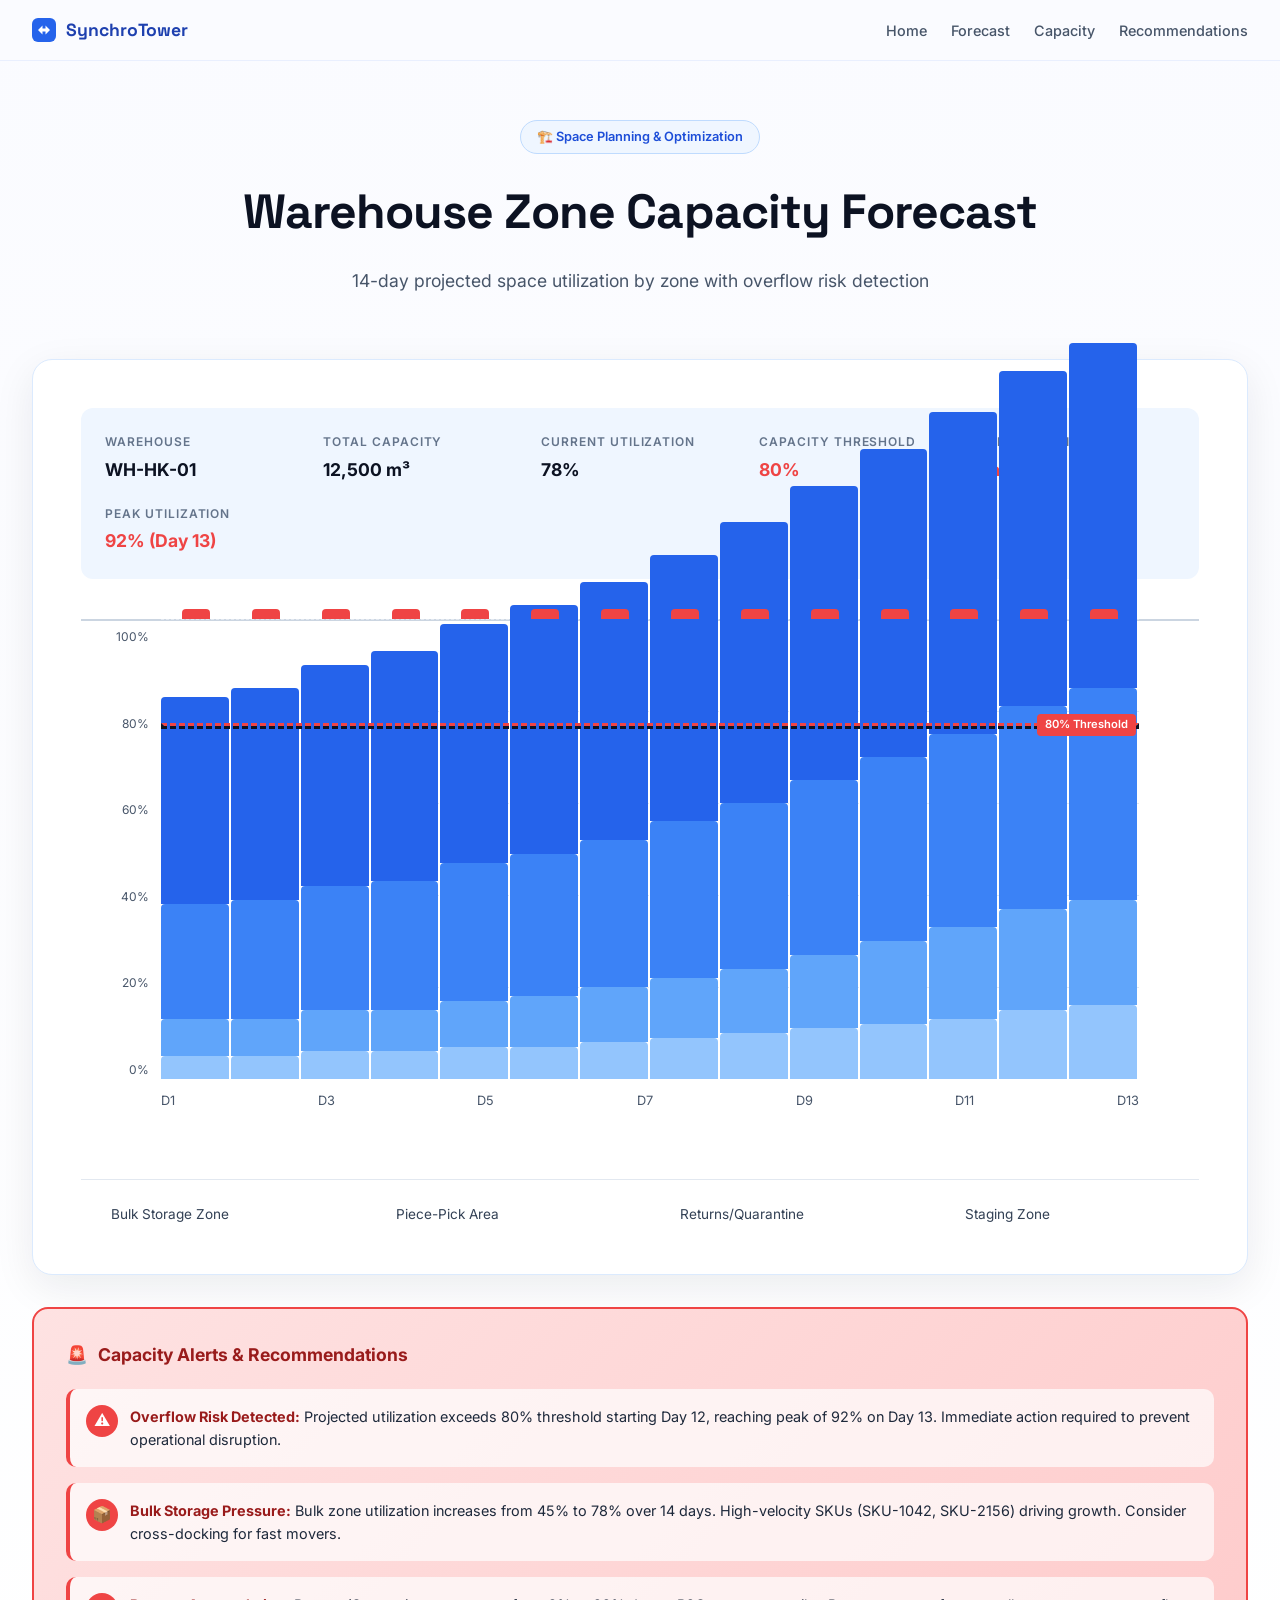
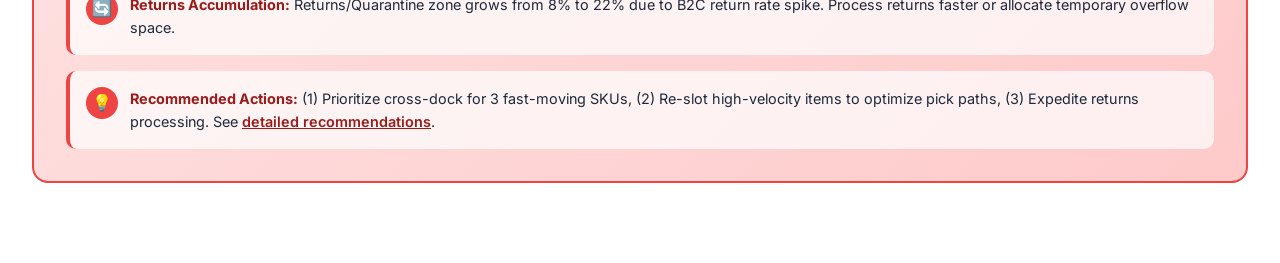
==== capacity.html @ e311d4c9 "update: add additional feature pages" ====
<!DOCTYPE html>
<html lang="en">
<head>
  <meta charset="UTF-8">
  <meta name="viewport" content="width=device-width, initial-scale=1.0">
  <title>Warehouse Capacity Forecast — SynchroTower</title>
  <link rel="preconnect" href="https://fonts.googleapis.com">
  <link rel="preconnect" href="https://fonts.gstatic.com" crossorigin>
  <link href="https://fonts.googleapis.com/css2?family=Inter:wght@300;400;500;600;700;800&family=Space+Grotesk:wght@400;500;600;700&display=swap" rel="stylesheet">
  <style>
    * { margin: 0; padding: 0; box-sizing: border-box; }
    
    :root {
      --blue-50: #eff6ff;
      --blue-100: #dbeafe;
      --blue-200: #bfdbfe;
      --blue-300: #93c5fd;
      --blue-400: #60a5fa;
      --blue-500: #3b82f6;
      --blue-600: #2563eb;
      --blue-700: #1d4ed8;
      --blue-800: #1e40af;
      --slate-50: #f8fafc;
      --slate-100: #f1f5f9;
      --slate-200: #e2e8f0;
      --slate-300: #cbd5e1;
      --slate-500: #64748b;
      --slate-600: #475569;
      --slate-700: #334155;
      --slate-800: #1e293b;
      --white: #ffffff;
      --text-primary: #0c1222;
      --text-secondary: #475569;
    }

    body {
      font-family: 'Inter', -apple-system, BlinkMacSystemFont, sans-serif;
      background: linear-gradient(180deg, #fafbff 0%, #ffffff 100%);
      color: var(--text-primary);
      line-height: 1.6;
      min-height: 100vh;
    }

    .navbar {
      position: fixed; top: 0; left: 0; right: 0; z-index: 1000;
      background: rgba(250, 251, 255, 0.95);
      backdrop-filter: blur(20px);
      border-bottom: 1px solid rgba(37, 99, 235, 0.08);
      padding: 16px 0;
    }
    .navbar-inner {
      max-width: 1400px; margin: 0 auto; padding: 0 32px;
      display: flex; align-items: center; justify-content: space-between;
    }
    .nav-logo {
      display: flex; align-items: center; gap: 10px;
      font-family: 'Space Grotesk', sans-serif; font-weight: 700; font-size: 1.1rem;
      color: var(--blue-800); text-decoration: none;
    }
    .nav-links { display: flex; gap: 24px; align-items: center; }
    .nav-links a {
      color: var(--slate-600); text-decoration: none; font-size: 0.9rem; font-weight: 500;
      transition: color 0.2s;
    }
    .nav-links a:hover { color: var(--blue-700); }

    .container {
      max-width: 1400px; margin: 0 auto; padding: 120px 32px 80px;
    }

    .page-header {
      text-align: center; margin-bottom: 64px;
    }
    .page-badge {
      display: inline-flex; align-items: center; gap: 8px;
      background: var(--blue-50); border: 1px solid var(--blue-200);
      padding: 6px 16px; border-radius: 100px;
      font-size: 0.8rem; font-weight: 600; color: var(--blue-700);
      margin-bottom: 20px;
    }
    .page-title {
      font-family: 'Space Grotesk', sans-serif;
      font-size: clamp(2rem, 4vw, 3rem);
      font-weight: 800; letter-spacing: -0.02em;
      margin-bottom: 16px;
    }
    .page-subtitle {
      font-size: 1.1rem; color: var(--text-secondary);
      max-width: 680px; margin: 0 auto;
    }

    .chart-card {
      background: var(--white);
      border: 1px solid var(--blue-100);
      border-radius: 20px;
      padding: 48px;
      box-shadow: 0 12px 40px rgba(15, 23, 42, 0.08);
      margin-bottom: 32px;
    }

    .warehouse-info {
      display: grid; grid-template-columns: repeat(auto-fit, minmax(180px, 1fr));
      gap: 20px; margin-bottom: 40px;
      padding: 24px; background: var(--blue-50);
      border-radius: 12px;
    }
    .warehouse-info-item {
      display: flex; flex-direction: column; gap: 4px;
    }
    .warehouse-info-label {
      font-size: 0.75rem; text-transform: uppercase;
      letter-spacing: 0.08em; color: var(--slate-500); font-weight: 600;
    }
    .warehouse-info-value {
      font-size: 1.1rem; font-weight: 700; color: var(--text-primary);
    }

    .chart-container {
      position: relative;
      height: 520px;
      margin: 40px 0;
    }
    .chart-grid {
      position: absolute;
      left: 80px; right: 60px;
      top: 0; bottom: 60px;
    }
    .grid-line {
      position: absolute;
      left: 0; right: 0;
      border-top: 1px dashed var(--slate-200);
    }
    .chart-axis {
      position: absolute;
      border-color: var(--slate-300);
    }
    .axis-x {
      bottom: 60px; left: 80px; right: 60px;
      height: 1px; border-top: 2px solid var(--slate-300);
    }
    .axis-y {
      left: 80px; top: 0; bottom: 60px;
      width: 1px; border-left: 2px solid var(--slate-300);
    }
    .axis-labels-x {
      position: absolute;
      bottom: 0; left: 80px; right: 60px;
      height: 60px;
      display: flex; justify-content: space-between;
      font-size: 0.8rem; color: var(--slate-600);
      padding-top: 12px;
    }
    .axis-labels-y {
      position: absolute;
      left: 0; top: 0; bottom: 60px;
      width: 80px;
      display: flex; flex-direction: column;
      justify-content: space-between;
      font-size: 0.75rem; color: var(--slate-600);
      padding: 8px 12px 0 0;
      text-align: right;
    }

    .capacity-threshold {
      position: absolute;
      left: 80px; right: 60px;
      border-top: 3px solid #ef4444;
      border-style: dashed;
      z-index: 10;
    }
    .capacity-threshold-label {
      position: absolute;
      right: 0;
      top: -12px;
      background: #ef4444;
      color: white;
      padding: 2px 8px;
      border-radius: 4px;
      font-size: 0.7rem;
      font-weight: 600;
    }

    .capacity-stack {
      position: absolute;
      left: 80px; right: 60px;
      bottom: 60px;
      height: 460px;
    }
    .stack-segment {
      position: absolute;
      left: 0;
      border-radius: 4px 4px 0 0;
      transition: opacity 0.3s, transform 0.2s;
      cursor: pointer;
    }
    .stack-segment:hover {
      opacity: 0.85;
      transform: translateY(-2px);
    }
    .stack-segment.bulk { background: var(--blue-600); }
    .stack-segment.pick { background: var(--blue-500); }
    .stack-segment.returns { background: var(--blue-400); }
    .stack-segment.staging { background: var(--blue-300); }

    .overflow-day {
      position: absolute;
      top: -10px;
      width: 28px;
      height: 10px;
      background: #ef4444;
      border-radius: 4px 4px 0 0;
      animation: pulse-warning 2s ease-in-out infinite;
      z-index: 20;
    }
    @keyframes pulse-warning {
      0%, 100% { opacity: 1; transform: scale(1); }
      50% { opacity: 0.6; transform: scale(1.1); }
    }

    .chart-legend {
      display: grid;
      grid-template-columns: repeat(4, 1fr);
      gap: 20px;
      margin-top: 32px;
      padding-top: 24px;
      border-top: 1px solid var(--slate-200);
    }
    .legend-item {
      display: flex; align-items: center; gap: 10px;
      font-size: 0.85rem; color: var(--slate-700);
    }
    .legend-box {
      width: 20px; height: 20px;
      border-radius: 4px;
      flex-shrink: 0;
    }

    .alerts-panel {
      background: linear-gradient(135deg, #fee2e2 0%, #fecaca 100%);
      border: 2px solid #ef4444;
      border-radius: 16px;
      padding: 32px;
      margin-top: 32px;
    }
    .alerts-title {
      font-size: 1.1rem; font-weight: 700;
      color: #991b1b; margin-bottom: 20px;
      display: flex; align-items: center; gap: 10px;
    }
    .alert-item {
      display: flex; align-items: flex-start; gap: 12px;
      margin-bottom: 16px;
      padding: 16px; background: rgba(255, 255, 255, 0.7);
      border-radius: 10px;
      border-left: 4px solid #ef4444;
    }
    .alert-item:last-child { margin-bottom: 0; }
    .alert-icon {
      width: 32px; height: 32px; border-radius: 50%;
      background: #ef4444; color: white;
      display: flex; align-items: center; justify-content: center;
      font-size: 1rem; flex-shrink: 0;
    }
    .alert-text {
      flex: 1; font-size: 0.9rem; color: var(--slate-800);
      line-height: 1.6;
    }
    .alert-text strong { color: #991b1b; font-weight: 700; }

    .tooltip {
      position: absolute;
      background: var(--slate-800);
      color: white;
      padding: 10px 14px;
      border-radius: 6px;
      font-size: 0.8rem;
      pointer-events: none;
      opacity: 0;
      transition: opacity 0.2s;
      z-index: 100;
      box-shadow: 0 4px 12px rgba(0,0,0,0.15);
      white-space: nowrap;
    }
    .tooltip.visible { opacity: 1; }

    @media (max-width: 768px) {
      .container { padding: 100px 20px 60px; }
      .chart-container { height: 400px; }
      .chart-card { padding: 24px; }
      .warehouse-info { grid-template-columns: 1fr; }
      .chart-legend { grid-template-columns: repeat(2, 1fr); }
    }
  </style>
</head>
<body>
  <nav class="navbar">
    <div class="navbar-inner">
      <a href="index.html" class="nav-logo">
        <svg width="24" height="24" viewBox="0 0 32 32" fill="none"><rect width="32" height="32" rx="8" fill="#2563eb"/><path d="M8 16L14 10V14H18V10L24 16L18 22V18H14V22L8 16Z" fill="white"/></svg>
        SynchroTower
      </a>
      <div class="nav-links">
        <a href="index.html">Home</a>
        <a href="forecast.html">Forecast</a>
        <a href="capacity.html">Capacity</a>
        <a href="recommendation.html">Recommendations</a>
      </div>
    </div>
  </nav>

  <div class="container">
    <div class="page-header">
      <div class="page-badge">🏗️ Space Planning & Optimization</div>
      <h1 class="page-title">Warehouse Zone Capacity Forecast</h1>
      <p class="page-subtitle">14-day projected space utilization by zone with overflow risk detection</p>
    </div>

    <div class="chart-card">
      <div class="warehouse-info">
        <div class="warehouse-info-item">
          <div class="warehouse-info-label">Warehouse</div>
          <div class="warehouse-info-value">WH-HK-01</div>
        </div>
        <div class="warehouse-info-item">
          <div class="warehouse-info-label">Total Capacity</div>
          <div class="warehouse-info-value">12,500 m³</div>
        </div>
        <div class="warehouse-info-item">
          <div class="warehouse-info-label">Current Utilization</div>
          <div class="warehouse-info-value">78%</div>
        </div>
        <div class="warehouse-info-item">
          <div class="warehouse-info-label">Capacity Threshold</div>
          <div class="warehouse-info-value" style="color: #ef4444;">80%</div>
        </div>
        <div class="warehouse-info-item">
          <div class="warehouse-info-label">Overflow Risk Days</div>
          <div class="warehouse-info-value" style="color: #ef4444;">Day 12-14</div>
        </div>
        <div class="warehouse-info-item">
          <div class="warehouse-info-label">Peak Utilization</div>
          <div class="warehouse-info-value" style="color: #ef4444;">92% (Day 13)</div>
        </div>
      </div>

      <div class="chart-container" id="chartContainer">
        <div class="chart-grid">
          <div class="grid-line" style="top: 0%;"></div>
          <div class="grid-line" style="top: 20%;"></div>
          <div class="grid-line" style="top: 40%;"></div>
          <div class="grid-line" style="top: 60%;"></div>
          <div class="grid-line" style="top: 80%;"></div>
        </div>
        <div class="axis-y"></div>
        <div class="axis-x"></div>
        <div class="axis-labels-y">
          <span>100%</span>
          <span>80%</span>
          <span>60%</span>
          <span>40%</span>
          <span>20%</span>
          <span>0%</span>
        </div>
        <div class="axis-labels-x">
          <span>D1</span>
          <span>D3</span>
          <span>D5</span>
          <span>D7</span>
          <span>D9</span>
          <span>D11</span>
          <span>D13</span>
        </div>
        <div class="capacity-threshold" style="top: 20%;">
          <div class="capacity-threshold-label">80% Threshold</div>
        </div>
        <div class="capacity-stack" id="capacityStack"></div>
        <div class="tooltip" id="tooltip"></div>
      </div>

      <div class="chart-legend">
        <div class="legend-item">
          <div class="legend-box bulk"></div>
          <span>Bulk Storage Zone</span>
        </div>
        <div class="legend-item">
          <div class="legend-box pick"></div>
          <span>Piece-Pick Area</span>
        </div>
        <div class="legend-item">
          <div class="legend-box returns"></div>
          <span>Returns/Quarantine</span>
        </div>
        <div class="legend-item">
          <div class="legend-box staging"></div>
          <span>Staging Zone</span>
        </div>
      </div>
    </div>

    <div class="alerts-panel">
      <div class="alerts-title">
        <span>🚨</span> Capacity Alerts & Recommendations
      </div>
      <div class="alert-item">
        <div class="alert-icon">⚠️</div>
        <div class="alert-text">
          <strong>Overflow Risk Detected:</strong> Projected utilization exceeds 80% threshold starting Day 12, reaching peak of 92% on Day 13. Immediate action required to prevent operational disruption.
        </div>
      </div>
      <div class="alert-item">
        <div class="alert-icon">📦</div>
        <div class="alert-text">
          <strong>Bulk Storage Pressure:</strong> Bulk zone utilization increases from 45% to 78% over 14 days. High-velocity SKUs (SKU-1042, SKU-2156) driving growth. Consider cross-docking for fast movers.
        </div>
      </div>
      <div class="alert-item">
        <div class="alert-icon">🔄</div>
        <div class="alert-text">
          <strong>Returns Accumulation:</strong> Returns/Quarantine zone grows from 8% to 22% due to B2C return rate spike. Process returns faster or allocate temporary overflow space.
        </div>
      </div>
      <div class="alert-item">
        <div class="alert-icon">💡</div>
        <div class="alert-text">
          <strong>Recommended Actions:</strong> (1) Prioritize cross-dock for 3 fast-moving SKUs, (2) Re-slot high-velocity items to optimize pick paths, (3) Expedite returns processing. See <a href="recommendation.html" style="color: #991b1b; font-weight: 600;">detailed recommendations</a>.
        </div>
      </div>
    </div>
  </div>

  <script>
    // Realistic capacity data for 14 days
    const capacityData = [
      { day: 1, bulk: 45, pick: 25, returns: 8, staging: 5 },
      { day: 2, bulk: 46, pick: 26, returns: 8, staging: 5 },
      { day: 3, bulk: 48, pick: 27, returns: 9, staging: 6 },
      { day: 4, bulk: 50, pick: 28, returns: 9, staging: 6 },
      { day: 5, bulk: 52, pick: 30, returns: 10, staging: 7 },
      { day: 6, bulk: 54, pick: 31, returns: 11, staging: 7 },
      { day: 7, bulk: 56, pick: 32, returns: 12, staging: 8 },
      { day: 8, bulk: 58, pick: 34, returns: 13, staging: 9 },
      { day: 9, bulk: 61, pick: 36, returns: 14, staging: 10 },
      { day: 10, bulk: 64, pick: 38, returns: 16, staging: 11 },
      { day: 11, bulk: 67, pick: 40, returns: 18, staging: 12 },
      { day: 12, bulk: 70, pick: 42, returns: 20, staging: 13 },
      { day: 13, bulk: 73, pick: 44, returns: 22, staging: 15 },
      { day: 14, bulk: 75, pick: 46, returns: 23, staging: 16 }
    ];

    const threshold = 80;
    const maxPercent = 100;

    function drawCapacityChart() {
      const stack = document.getElementById('capacityStack');
      if (!stack) return;

      const container = stack.parentElement;
      const containerWidth = container.offsetWidth - 140; // minus padding
      const containerHeight = 460;
      const dayWidth = containerWidth / 14;

      stack.innerHTML = '';

      capacityData.forEach((day, index) => {
        const x = (index * dayWidth);
        let yAccum = 0;
        const total = day.bulk + day.pick + day.returns + day.staging;

        // Staging (bottom)
        const stagingHeight = (day.staging / maxPercent) * containerHeight;
        const stagingEl = document.createElement('div');
        stagingEl.className = 'stack-segment staging';
        stagingEl.style.left = x + 'px';
        stagingEl.style.width = (dayWidth - 2) + 'px';
        stagingEl.style.bottom = yAccum + 'px';
        stagingEl.style.height = stagingHeight + 'px';
        stagingEl.setAttribute('data-day', day.day);
        stagingEl.setAttribute('data-zone', 'staging');
        stagingEl.setAttribute('data-value', day.staging);
        addTooltip(stagingEl, day.day, 'Staging', day.staging);
        stack.appendChild(stagingEl);
        yAccum += stagingHeight;

        // Returns
        const returnsHeight = (day.returns / maxPercent) * containerHeight;
        const returnsEl = document.createElement('div');
        returnsEl.className = 'stack-segment returns';
        returnsEl.style.left = x + 'px';
        returnsEl.style.width = (dayWidth - 2) + 'px';
        returnsEl.style.bottom = yAccum + 'px';
        returnsEl.style.height = returnsHeight + 'px';
        returnsEl.setAttribute('data-day', day.day);
        returnsEl.setAttribute('data-zone', 'returns');
        returnsEl.setAttribute('data-value', day.returns);
        addTooltip(returnsEl, day.day, 'Returns', day.returns);
        stack.appendChild(returnsEl);
        yAccum += returnsHeight;

        // Pick
        const pickHeight = (day.pick / maxPercent) * containerHeight;
        const pickEl = document.createElement('div');
        pickEl.className = 'stack-segment pick';
        pickEl.style.left = x + 'px';
        pickEl.style.width = (dayWidth - 2) + 'px';
        pickEl.style.bottom = yAccum + 'px';
        pickEl.style.height = pickHeight + 'px';
        pickEl.setAttribute('data-day', day.day);
        pickEl.setAttribute('data-zone', 'pick');
        pickEl.setAttribute('data-value', day.pick);
        addTooltip(pickEl, day.day, 'Piece-Pick', day.pick);
        stack.appendChild(pickEl);
        yAccum += pickHeight;

        // Bulk (top)
        const bulkHeight = (day.bulk / maxPercent) * containerHeight;
        const bulkEl = document.createElement('div');
        bulkEl.className = 'stack-segment bulk';
        bulkEl.style.left = x + 'px';
        bulkEl.style.width = (dayWidth - 2) + 'px';
        bulkEl.style.bottom = yAccum + 'px';
        bulkEl.style.height = bulkHeight + 'px';
        bulkEl.setAttribute('data-day', day.day);
        bulkEl.setAttribute('data-zone', 'bulk');
        bulkEl.setAttribute('data-value', day.bulk);
        addTooltip(bulkEl, day.day, 'Bulk Storage', day.bulk);
        stack.appendChild(bulkEl);

        // Add overflow indicator for days over threshold
        if (total > threshold) {
          const overflowEl = document.createElement('div');
          overflowEl.className = 'overflow-day';
          overflowEl.style.left = (x + dayWidth / 2 - 14) + 'px';
          overflowEl.setAttribute('title', `Day ${day.day}: ${total.toFixed(1)}% utilization - OVERFLOW RISK`);
          stack.appendChild(overflowEl);
        }
      });
    }

    function addTooltip(element, day, zone, value) {
      const tooltip = document.getElementById('tooltip');
      element.addEventListener('mouseenter', (e) => {
        const total = capacityData[day - 1].bulk + capacityData[day - 1].pick + 
                     capacityData[day - 1].returns + capacityData[day - 1].staging;
        tooltip.textContent = `Day ${day} - ${zone}: ${value}% (Total: ${total.toFixed(1)}%)`;
        const rect = element.getBoundingClientRect();
        tooltip.style.left = (rect.left + rect.width / 2 - 80) + 'px';
        tooltip.style.top = (rect.top - 35) + 'px';
        tooltip.classList.add('visible');
      });
      element.addEventListener('mouseleave', () => {
        tooltip.classList.remove('visible');
      });
    }

    window.addEventListener('load', drawCapacityChart);
    window.addEventListener('resize', drawCapacityChart);
  </script>
</body>
</html>
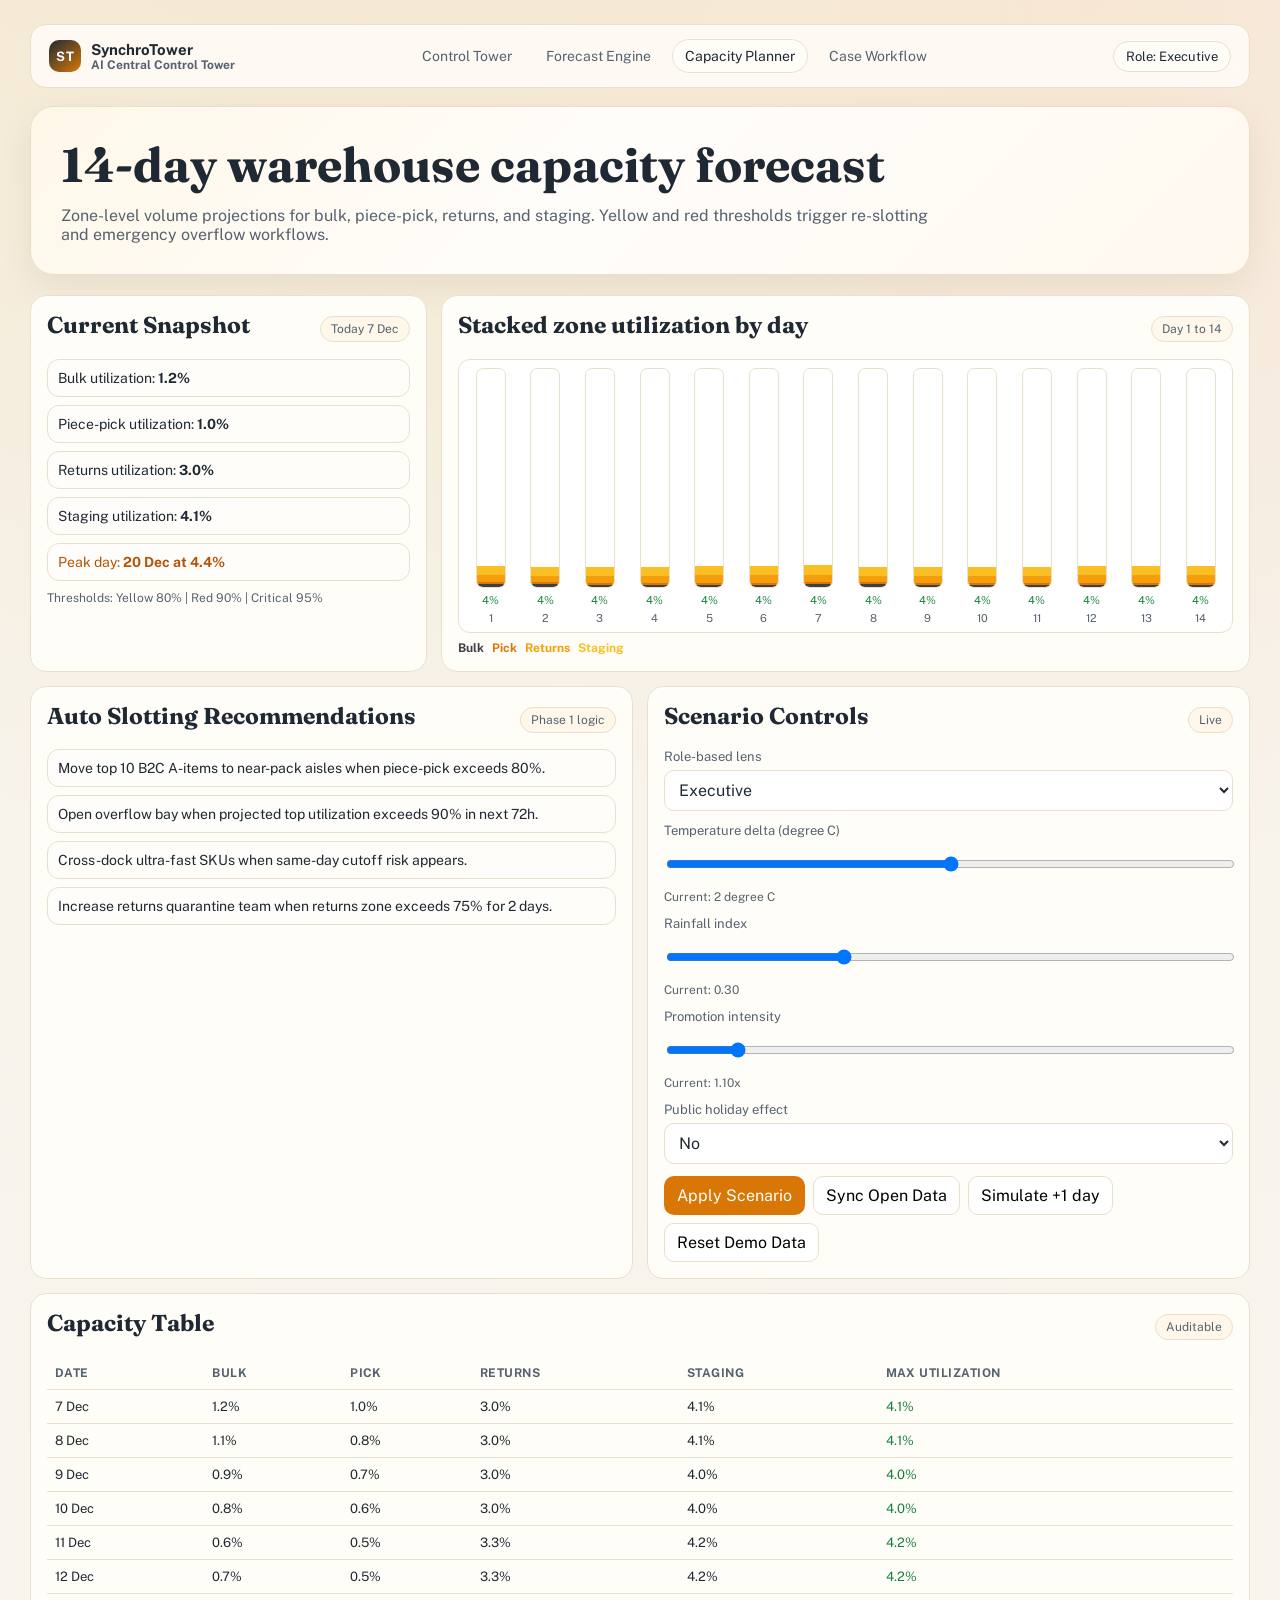
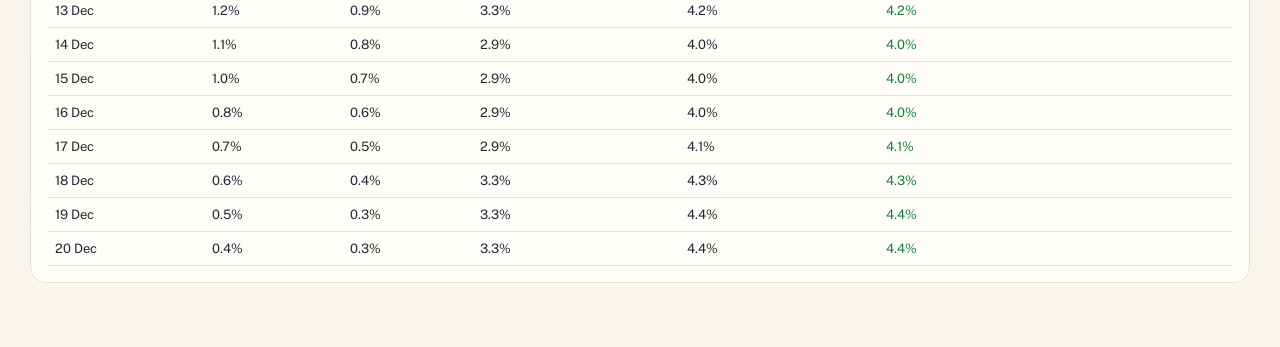
==== commit 9fb7d75e: "update the interface and prototype" ====
--- a/capacity.html
+++ b/capacity.html
@@ -3,557 +3,14 @@
 <head>
   <meta charset="UTF-8">
   <meta name="viewport" content="width=device-width, initial-scale=1.0">
-  <title>Warehouse Capacity Forecast — SynchroTower</title>
+  <title>SynchroTower Capacity Planner</title>
   <link rel="preconnect" href="https://fonts.googleapis.com">
   <link rel="preconnect" href="https://fonts.gstatic.com" crossorigin>
-  <link href="https://fonts.googleapis.com/css2?family=Inter:wght@300;400;500;600;700;800&family=Space+Grotesk:wght@400;500;600;700&display=swap" rel="stylesheet">
-  <style>
-    * { margin: 0; padding: 0; box-sizing: border-box; }
-    
-    :root {
-      --blue-50: #eff6ff;
-      --blue-100: #dbeafe;
-      --blue-200: #bfdbfe;
-      --blue-300: #93c5fd;
-      --blue-400: #60a5fa;
-      --blue-500: #3b82f6;
-      --blue-600: #2563eb;
-      --blue-700: #1d4ed8;
-      --blue-800: #1e40af;
-      --slate-50: #f8fafc;
-      --slate-100: #f1f5f9;
-      --slate-200: #e2e8f0;
-      --slate-300: #cbd5e1;
-      --slate-500: #64748b;
-      --slate-600: #475569;
-      --slate-700: #334155;
-      --slate-800: #1e293b;
-      --white: #ffffff;
-      --text-primary: #0c1222;
-      --text-secondary: #475569;
-    }
-
-    body {
-      font-family: 'Inter', -apple-system, BlinkMacSystemFont, sans-serif;
-      background: linear-gradient(180deg, #fafbff 0%, #ffffff 100%);
-      color: var(--text-primary);
-      line-height: 1.6;
-      min-height: 100vh;
-    }
-
-    .navbar {
-      position: fixed; top: 0; left: 0; right: 0; z-index: 1000;
-      background: rgba(250, 251, 255, 0.95);
-      backdrop-filter: blur(20px);
-      border-bottom: 1px solid rgba(37, 99, 235, 0.08);
-      padding: 16px 0;
-    }
-    .navbar-inner {
-      max-width: 1400px; margin: 0 auto; padding: 0 32px;
-      display: flex; align-items: center; justify-content: space-between;
-    }
-    .nav-logo {
-      display: flex; align-items: center; gap: 10px;
-      font-family: 'Space Grotesk', sans-serif; font-weight: 700; font-size: 1.1rem;
-      color: var(--blue-800); text-decoration: none;
-    }
-    .nav-links { display: flex; gap: 24px; align-items: center; }
-    .nav-links a {
-      color: var(--slate-600); text-decoration: none; font-size: 0.9rem; font-weight: 500;
-      transition: color 0.2s;
-    }
-    .nav-links a:hover { color: var(--blue-700); }
-
-    .container {
-      max-width: 1400px; margin: 0 auto; padding: 120px 32px 80px;
-    }
-
-    .page-header {
-      text-align: center; margin-bottom: 64px;
-    }
-    .page-badge {
-      display: inline-flex; align-items: center; gap: 8px;
-      background: var(--blue-50); border: 1px solid var(--blue-200);
-      padding: 6px 16px; border-radius: 100px;
-      font-size: 0.8rem; font-weight: 600; color: var(--blue-700);
-      margin-bottom: 20px;
-    }
-    .page-title {
-      font-family: 'Space Grotesk', sans-serif;
-      font-size: clamp(2rem, 4vw, 3rem);
-      font-weight: 800; letter-spacing: -0.02em;
-      margin-bottom: 16px;
-    }
-    .page-subtitle {
-      font-size: 1.1rem; color: var(--text-secondary);
-      max-width: 680px; margin: 0 auto;
-    }
-
-    .chart-card {
-      background: var(--white);
-      border: 1px solid var(--blue-100);
-      border-radius: 20px;
-      padding: 48px;
-      box-shadow: 0 12px 40px rgba(15, 23, 42, 0.08);
-      margin-bottom: 32px;
-    }
-
-    .warehouse-info {
-      display: grid; grid-template-columns: repeat(auto-fit, minmax(180px, 1fr));
-      gap: 20px; margin-bottom: 40px;
-      padding: 24px; background: var(--blue-50);
-      border-radius: 12px;
-    }
-    .warehouse-info-item {
-      display: flex; flex-direction: column; gap: 4px;
-    }
-    .warehouse-info-label {
-      font-size: 0.75rem; text-transform: uppercase;
-      letter-spacing: 0.08em; color: var(--slate-500); font-weight: 600;
-    }
-    .warehouse-info-value {
-      font-size: 1.1rem; font-weight: 700; color: var(--text-primary);
-    }
-
-    .chart-container {
-      position: relative;
-      height: 520px;
-      margin: 40px 0;
-    }
-    .chart-grid {
-      position: absolute;
-      left: 80px; right: 60px;
-      top: 0; bottom: 60px;
-    }
-    .grid-line {
-      position: absolute;
-      left: 0; right: 0;
-      border-top: 1px dashed var(--slate-200);
-    }
-    .chart-axis {
-      position: absolute;
-      border-color: var(--slate-300);
-    }
-    .axis-x {
-      bottom: 60px; left: 80px; right: 60px;
-      height: 1px; border-top: 2px solid var(--slate-300);
-    }
-    .axis-y {
-      left: 80px; top: 0; bottom: 60px;
-      width: 1px; border-left: 2px solid var(--slate-300);
-    }
-    .axis-labels-x {
-      position: absolute;
-      bottom: 0; left: 80px; right: 60px;
-      height: 60px;
-      display: flex; justify-content: space-between;
-      font-size: 0.8rem; color: var(--slate-600);
-      padding-top: 12px;
-    }
-    .axis-labels-y {
-      position: absolute;
-      left: 0; top: 0; bottom: 60px;
-      width: 80px;
-      display: flex; flex-direction: column;
-      justify-content: space-between;
-      font-size: 0.75rem; color: var(--slate-600);
-      padding: 8px 12px 0 0;
-      text-align: right;
-    }
-
-    .capacity-threshold {
-      position: absolute;
-      left: 80px; right: 60px;
-      border-top: 3px solid #ef4444;
-      border-style: dashed;
-      z-index: 10;
-    }
-    .capacity-threshold-label {
-      position: absolute;
-      right: 0;
-      top: -12px;
-      background: #ef4444;
-      color: white;
-      padding: 2px 8px;
-      border-radius: 4px;
-      font-size: 0.7rem;
-      font-weight: 600;
-    }
-
-    .capacity-stack {
-      position: absolute;
-      left: 80px; right: 60px;
-      bottom: 60px;
-      height: 460px;
-    }
-    .stack-segment {
-      position: absolute;
-      left: 0;
-      border-radius: 4px 4px 0 0;
-      transition: opacity 0.3s, transform 0.2s;
-      cursor: pointer;
-    }
-    .stack-segment:hover {
-      opacity: 0.85;
-      transform: translateY(-2px);
-    }
-    .stack-segment.bulk { background: var(--blue-600); }
-    .stack-segment.pick { background: var(--blue-500); }
-    .stack-segment.returns { background: var(--blue-400); }
-    .stack-segment.staging { background: var(--blue-300); }
-
-    .overflow-day {
-      position: absolute;
-      top: -10px;
-      width: 28px;
-      height: 10px;
-      background: #ef4444;
-      border-radius: 4px 4px 0 0;
-      animation: pulse-warning 2s ease-in-out infinite;
-      z-index: 20;
-    }
-    @keyframes pulse-warning {
-      0%, 100% { opacity: 1; transform: scale(1); }
-      50% { opacity: 0.6; transform: scale(1.1); }
-    }
-
-    .chart-legend {
-      display: grid;
-      grid-template-columns: repeat(4, 1fr);
-      gap: 20px;
-      margin-top: 32px;
-      padding-top: 24px;
-      border-top: 1px solid var(--slate-200);
-    }
-    .legend-item {
-      display: flex; align-items: center; gap: 10px;
-      font-size: 0.85rem; color: var(--slate-700);
-    }
-    .legend-box {
-      width: 20px; height: 20px;
-      border-radius: 4px;
-      flex-shrink: 0;
-    }
-
-    .alerts-panel {
-      background: linear-gradient(135deg, #fee2e2 0%, #fecaca 100%);
-      border: 2px solid #ef4444;
-      border-radius: 16px;
-      padding: 32px;
-      margin-top: 32px;
-    }
-    .alerts-title {
-      font-size: 1.1rem; font-weight: 700;
-      color: #991b1b; margin-bottom: 20px;
-      display: flex; align-items: center; gap: 10px;
-    }
-    .alert-item {
-      display: flex; align-items: flex-start; gap: 12px;
-      margin-bottom: 16px;
-      padding: 16px; background: rgba(255, 255, 255, 0.7);
-      border-radius: 10px;
-      border-left: 4px solid #ef4444;
-    }
-    .alert-item:last-child { margin-bottom: 0; }
-    .alert-icon {
-      width: 32px; height: 32px; border-radius: 50%;
-      background: #ef4444; color: white;
-      display: flex; align-items: center; justify-content: center;
-      font-size: 1rem; flex-shrink: 0;
-    }
-    .alert-text {
-      flex: 1; font-size: 0.9rem; color: var(--slate-800);
-      line-height: 1.6;
-    }
-    .alert-text strong { color: #991b1b; font-weight: 700; }
-
-    .tooltip {
-      position: absolute;
-      background: var(--slate-800);
-      color: white;
-      padding: 10px 14px;
-      border-radius: 6px;
-      font-size: 0.8rem;
-      pointer-events: none;
-      opacity: 0;
-      transition: opacity 0.2s;
-      z-index: 100;
-      box-shadow: 0 4px 12px rgba(0,0,0,0.15);
-      white-space: nowrap;
-    }
-    .tooltip.visible { opacity: 1; }
-
-    @media (max-width: 768px) {
-      .container { padding: 100px 20px 60px; }
-      .chart-container { height: 400px; }
-      .chart-card { padding: 24px; }
-      .warehouse-info { grid-template-columns: 1fr; }
-      .chart-legend { grid-template-columns: repeat(2, 1fr); }
-    }
-  </style>
+  <link href="https://fonts.googleapis.com/css2?family=Fraunces:opsz,wght@9..144,400;9..144,600;9..144,700&family=Public+Sans:wght@400;500;600;700&display=swap" rel="stylesheet">
+  <link rel="stylesheet" href="assets/app.css">
 </head>
-<body>
-  <nav class="navbar">
-    <div class="navbar-inner">
-      <a href="index.html" class="nav-logo">
-        <svg width="24" height="24" viewBox="0 0 32 32" fill="none"><rect width="32" height="32" rx="8" fill="#2563eb"/><path d="M8 16L14 10V14H18V10L24 16L18 22V18H14V22L8 16Z" fill="white"/></svg>
-        SynchroTower
-      </a>
-      <div class="nav-links">
-        <a href="index.html">Home</a>
-        <a href="forecast.html">Forecast</a>
-        <a href="capacity.html">Capacity</a>
-        <a href="recommendation.html">Recommendations</a>
-      </div>
-    </div>
-  </nav>
-
-  <div class="container">
-    <div class="page-header">
-      <div class="page-badge">🏗️ Space Planning & Optimization</div>
-      <h1 class="page-title">Warehouse Zone Capacity Forecast</h1>
-      <p class="page-subtitle">14-day projected space utilization by zone with overflow risk detection</p>
-    </div>
-
-    <div class="chart-card">
-      <div class="warehouse-info">
-        <div class="warehouse-info-item">
-          <div class="warehouse-info-label">Warehouse</div>
-          <div class="warehouse-info-value">WH-HK-01</div>
-        </div>
-        <div class="warehouse-info-item">
-          <div class="warehouse-info-label">Total Capacity</div>
-          <div class="warehouse-info-value">12,500 m³</div>
-        </div>
-        <div class="warehouse-info-item">
-          <div class="warehouse-info-label">Current Utilization</div>
-          <div class="warehouse-info-value">78%</div>
-        </div>
-        <div class="warehouse-info-item">
-          <div class="warehouse-info-label">Capacity Threshold</div>
-          <div class="warehouse-info-value" style="color: #ef4444;">80%</div>
-        </div>
-        <div class="warehouse-info-item">
-          <div class="warehouse-info-label">Overflow Risk Days</div>
-          <div class="warehouse-info-value" style="color: #ef4444;">Day 12-14</div>
-        </div>
-        <div class="warehouse-info-item">
-          <div class="warehouse-info-label">Peak Utilization</div>
-          <div class="warehouse-info-value" style="color: #ef4444;">92% (Day 13)</div>
-        </div>
-      </div>
-
-      <div class="chart-container" id="chartContainer">
-        <div class="chart-grid">
-          <div class="grid-line" style="top: 0%;"></div>
-          <div class="grid-line" style="top: 20%;"></div>
-          <div class="grid-line" style="top: 40%;"></div>
-          <div class="grid-line" style="top: 60%;"></div>
-          <div class="grid-line" style="top: 80%;"></div>
-        </div>
-        <div class="axis-y"></div>
-        <div class="axis-x"></div>
-        <div class="axis-labels-y">
-          <span>100%</span>
-          <span>80%</span>
-          <span>60%</span>
-          <span>40%</span>
-          <span>20%</span>
-          <span>0%</span>
-        </div>
-        <div class="axis-labels-x">
-          <span>D1</span>
-          <span>D3</span>
-          <span>D5</span>
-          <span>D7</span>
-          <span>D9</span>
-          <span>D11</span>
-          <span>D13</span>
-        </div>
-        <div class="capacity-threshold" style="top: 20%;">
-          <div class="capacity-threshold-label">80% Threshold</div>
-        </div>
-        <div class="capacity-stack" id="capacityStack"></div>
-        <div class="tooltip" id="tooltip"></div>
-      </div>
-
-      <div class="chart-legend">
-        <div class="legend-item">
-          <div class="legend-box bulk"></div>
-          <span>Bulk Storage Zone</span>
-        </div>
-        <div class="legend-item">
-          <div class="legend-box pick"></div>
-          <span>Piece-Pick Area</span>
-        </div>
-        <div class="legend-item">
-          <div class="legend-box returns"></div>
-          <span>Returns/Quarantine</span>
-        </div>
-        <div class="legend-item">
-          <div class="legend-box staging"></div>
-          <span>Staging Zone</span>
-        </div>
-      </div>
-    </div>
-
-    <div class="alerts-panel">
-      <div class="alerts-title">
-        <span>🚨</span> Capacity Alerts & Recommendations
-      </div>
-      <div class="alert-item">
-        <div class="alert-icon">⚠️</div>
-        <div class="alert-text">
-          <strong>Overflow Risk Detected:</strong> Projected utilization exceeds 80% threshold starting Day 12, reaching peak of 92% on Day 13. Immediate action required to prevent operational disruption.
-        </div>
-      </div>
-      <div class="alert-item">
-        <div class="alert-icon">📦</div>
-        <div class="alert-text">
-          <strong>Bulk Storage Pressure:</strong> Bulk zone utilization increases from 45% to 78% over 14 days. High-velocity SKUs (SKU-1042, SKU-2156) driving growth. Consider cross-docking for fast movers.
-        </div>
-      </div>
-      <div class="alert-item">
-        <div class="alert-icon">🔄</div>
-        <div class="alert-text">
-          <strong>Returns Accumulation:</strong> Returns/Quarantine zone grows from 8% to 22% due to B2C return rate spike. Process returns faster or allocate temporary overflow space.
-        </div>
-      </div>
-      <div class="alert-item">
-        <div class="alert-icon">💡</div>
-        <div class="alert-text">
-          <strong>Recommended Actions:</strong> (1) Prioritize cross-dock for 3 fast-moving SKUs, (2) Re-slot high-velocity items to optimize pick paths, (3) Expedite returns processing. See <a href="recommendation.html" style="color: #991b1b; font-weight: 600;">detailed recommendations</a>.
-        </div>
-      </div>
-    </div>
-  </div>
-
-  <script>
-    // Realistic capacity data for 14 days
-    const capacityData = [
-      { day: 1, bulk: 45, pick: 25, returns: 8, staging: 5 },
-      { day: 2, bulk: 46, pick: 26, returns: 8, staging: 5 },
-      { day: 3, bulk: 48, pick: 27, returns: 9, staging: 6 },
-      { day: 4, bulk: 50, pick: 28, returns: 9, staging: 6 },
-      { day: 5, bulk: 52, pick: 30, returns: 10, staging: 7 },
-      { day: 6, bulk: 54, pick: 31, returns: 11, staging: 7 },
-      { day: 7, bulk: 56, pick: 32, returns: 12, staging: 8 },
-      { day: 8, bulk: 58, pick: 34, returns: 13, staging: 9 },
-      { day: 9, bulk: 61, pick: 36, returns: 14, staging: 10 },
-      { day: 10, bulk: 64, pick: 38, returns: 16, staging: 11 },
-      { day: 11, bulk: 67, pick: 40, returns: 18, staging: 12 },
-      { day: 12, bulk: 70, pick: 42, returns: 20, staging: 13 },
-      { day: 13, bulk: 73, pick: 44, returns: 22, staging: 15 },
-      { day: 14, bulk: 75, pick: 46, returns: 23, staging: 16 }
-    ];
-
-    const threshold = 80;
-    const maxPercent = 100;
-
-    function drawCapacityChart() {
-      const stack = document.getElementById('capacityStack');
-      if (!stack) return;
-
-      const container = stack.parentElement;
-      const containerWidth = container.offsetWidth - 140; // minus padding
-      const containerHeight = 460;
-      const dayWidth = containerWidth / 14;
-
-      stack.innerHTML = '';
-
-      capacityData.forEach((day, index) => {
-        const x = (index * dayWidth);
-        let yAccum = 0;
-        const total = day.bulk + day.pick + day.returns + day.staging;
-
-        // Staging (bottom)
-        const stagingHeight = (day.staging / maxPercent) * containerHeight;
-        const stagingEl = document.createElement('div');
-        stagingEl.className = 'stack-segment staging';
-        stagingEl.style.left = x + 'px';
-        stagingEl.style.width = (dayWidth - 2) + 'px';
-        stagingEl.style.bottom = yAccum + 'px';
-        stagingEl.style.height = stagingHeight + 'px';
-        stagingEl.setAttribute('data-day', day.day);
-        stagingEl.setAttribute('data-zone', 'staging');
-        stagingEl.setAttribute('data-value', day.staging);
-        addTooltip(stagingEl, day.day, 'Staging', day.staging);
-        stack.appendChild(stagingEl);
-        yAccum += stagingHeight;
-
-        // Returns
-        const returnsHeight = (day.returns / maxPercent) * containerHeight;
-        const returnsEl = document.createElement('div');
-        returnsEl.className = 'stack-segment returns';
-        returnsEl.style.left = x + 'px';
-        returnsEl.style.width = (dayWidth - 2) + 'px';
-        returnsEl.style.bottom = yAccum + 'px';
-        returnsEl.style.height = returnsHeight + 'px';
-        returnsEl.setAttribute('data-day', day.day);
-        returnsEl.setAttribute('data-zone', 'returns');
-        returnsEl.setAttribute('data-value', day.returns);
-        addTooltip(returnsEl, day.day, 'Returns', day.returns);
-        stack.appendChild(returnsEl);
-        yAccum += returnsHeight;
-
-        // Pick
-        const pickHeight = (day.pick / maxPercent) * containerHeight;
-        const pickEl = document.createElement('div');
-        pickEl.className = 'stack-segment pick';
-        pickEl.style.left = x + 'px';
-        pickEl.style.width = (dayWidth - 2) + 'px';
-        pickEl.style.bottom = yAccum + 'px';
-        pickEl.style.height = pickHeight + 'px';
-        pickEl.setAttribute('data-day', day.day);
-        pickEl.setAttribute('data-zone', 'pick');
-        pickEl.setAttribute('data-value', day.pick);
-        addTooltip(pickEl, day.day, 'Piece-Pick', day.pick);
-        stack.appendChild(pickEl);
-        yAccum += pickHeight;
-
-        // Bulk (top)
-        const bulkHeight = (day.bulk / maxPercent) * containerHeight;
-        const bulkEl = document.createElement('div');
-        bulkEl.className = 'stack-segment bulk';
-        bulkEl.style.left = x + 'px';
-        bulkEl.style.width = (dayWidth - 2) + 'px';
-        bulkEl.style.bottom = yAccum + 'px';
-        bulkEl.style.height = bulkHeight + 'px';
-        bulkEl.setAttribute('data-day', day.day);
-        bulkEl.setAttribute('data-zone', 'bulk');
-        bulkEl.setAttribute('data-value', day.bulk);
-        addTooltip(bulkEl, day.day, 'Bulk Storage', day.bulk);
-        stack.appendChild(bulkEl);
-
-        // Add overflow indicator for days over threshold
-        if (total > threshold) {
-          const overflowEl = document.createElement('div');
-          overflowEl.className = 'overflow-day';
-          overflowEl.style.left = (x + dayWidth / 2 - 14) + 'px';
-          overflowEl.setAttribute('title', `Day ${day.day}: ${total.toFixed(1)}% utilization - OVERFLOW RISK`);
-          stack.appendChild(overflowEl);
-        }
-      });
-    }
-
-    function addTooltip(element, day, zone, value) {
-      const tooltip = document.getElementById('tooltip');
-      element.addEventListener('mouseenter', (e) => {
-        const total = capacityData[day - 1].bulk + capacityData[day - 1].pick + 
-                     capacityData[day - 1].returns + capacityData[day - 1].staging;
-        tooltip.textContent = `Day ${day} - ${zone}: ${value}% (Total: ${total.toFixed(1)}%)`;
-        const rect = element.getBoundingClientRect();
-        tooltip.style.left = (rect.left + rect.width / 2 - 80) + 'px';
-        tooltip.style.top = (rect.top - 35) + 'px';
-        tooltip.classList.add('visible');
-      });
-      element.addEventListener('mouseleave', () => {
-        tooltip.classList.remove('visible');
-      });
-    }
-
-    window.addEventListener('load', drawCapacityChart);
-    window.addEventListener('resize', drawCapacityChart);
-  </script>
+<body data-page="capacity">
+  <main id="app" class="app-shell"></main>
+  <script type="module" src="assets/app.js"></script>
 </body>
 </html>
--- a/assets/app.css
+++ b/assets/app.css
@@ -0,0 +1,348 @@
+:root {
+  --bg: #f6f2ea;
+  --bg-soft: #fff9ef;
+  --surface: #fffdf8;
+  --surface-2: #fef7ea;
+  --ink: #1f2933;
+  --ink-soft: #566270;
+  --line: #eadfcd;
+  --accent: #d97706;
+  --accent-strong: #b45309;
+  --good: #15803d;
+  --warn: #b45309;
+  --danger: #b91c1c;
+  --radius-sm: 10px;
+  --radius-md: 16px;
+  --radius-lg: 24px;
+  --shadow: 0 12px 34px rgba(77, 56, 20, 0.08);
+}
+
+* {
+  box-sizing: border-box;
+}
+
+body {
+  margin: 0;
+  font-family: "Public Sans", "Avenir Next", "Segoe UI", sans-serif;
+  color: var(--ink);
+  background:
+    radial-gradient(circle at 20% -10%, #f4e7cd 0%, rgba(244, 231, 205, 0) 45%),
+    radial-gradient(circle at 85% 0%, #f7e6d4 0%, rgba(247, 230, 212, 0) 40%),
+    linear-gradient(180deg, var(--bg) 0%, #f9f6ef 100%);
+  min-height: 100vh;
+}
+
+h1,
+h2,
+h3,
+h4 {
+  font-family: "Fraunces", "Georgia", serif;
+  line-height: 1.15;
+}
+
+a {
+  color: inherit;
+  text-decoration: none;
+}
+
+.app-shell {
+  max-width: 1260px;
+  margin: 0 auto;
+  padding: 24px 20px 64px;
+}
+
+.topbar {
+  display: flex;
+  justify-content: space-between;
+  align-items: center;
+  gap: 16px;
+  padding: 14px 18px;
+  border: 1px solid var(--line);
+  border-radius: var(--radius-md);
+  background: rgba(255, 253, 248, 0.85);
+  backdrop-filter: blur(10px);
+  position: sticky;
+  top: 12px;
+  z-index: 20;
+}
+
+.brand {
+  display: flex;
+  align-items: center;
+  gap: 10px;
+  font-weight: 700;
+}
+
+.brand-mark {
+  width: 32px;
+  height: 32px;
+  border-radius: 10px;
+  display: grid;
+  place-items: center;
+  color: #fff;
+  background: linear-gradient(140deg, #1f2933, #d97706);
+  font-size: 13px;
+  letter-spacing: 0.5px;
+}
+
+.nav-links {
+  display: flex;
+  gap: 8px;
+  flex-wrap: wrap;
+}
+
+.nav-link {
+  border: 1px solid transparent;
+  padding: 8px 12px;
+  border-radius: 999px;
+  color: var(--ink-soft);
+  font-size: 14px;
+}
+
+.nav-link:hover,
+.nav-link.active {
+  border-color: var(--line);
+  background: var(--surface);
+  color: var(--ink);
+}
+
+.role-pill {
+  display: inline-flex;
+  align-items: center;
+  gap: 8px;
+  border: 1px solid var(--line);
+  border-radius: 999px;
+  padding: 7px 12px;
+  font-size: 13px;
+  background: var(--surface);
+}
+
+.hero {
+  margin-top: 18px;
+  padding: 30px;
+  border-radius: var(--radius-lg);
+  border: 1px solid var(--line);
+  background: linear-gradient(135deg, #fff7e8 0%, #fffdfa 45%, #fff8ef 100%);
+  box-shadow: var(--shadow);
+}
+
+.hero h1 {
+  margin: 0;
+  font-size: clamp(32px, 4vw, 48px);
+}
+
+.hero p {
+  margin-top: 14px;
+  margin-bottom: 0;
+  max-width: 870px;
+  color: var(--ink-soft);
+  font-size: 16px;
+}
+
+.grid {
+  margin-top: 20px;
+  display: grid;
+  grid-template-columns: repeat(12, minmax(0, 1fr));
+  gap: 14px;
+}
+
+.card {
+  border: 1px solid var(--line);
+  background: var(--surface);
+  border-radius: var(--radius-md);
+  padding: 16px;
+}
+
+.card h3 {
+  margin-top: 0;
+  margin-bottom: 8px;
+  font-size: 23px;
+}
+
+.kpi-card {
+  grid-column: span 3;
+  background: linear-gradient(165deg, #fffdf8 0%, #fff6e7 100%);
+}
+
+.kpi-label {
+  font-size: 12px;
+  text-transform: uppercase;
+  letter-spacing: 0.05em;
+  color: var(--ink-soft);
+}
+
+.kpi-value {
+  margin-top: 8px;
+  font-size: 30px;
+  font-family: "Fraunces", serif;
+}
+
+.kpi-change {
+  margin-top: 2px;
+  font-size: 13px;
+}
+
+.good { color: var(--good); }
+.warn { color: var(--warn); }
+.danger { color: var(--danger); }
+
+.panel-title {
+  display: flex;
+  justify-content: space-between;
+  align-items: center;
+  gap: 10px;
+  margin-bottom: 12px;
+}
+
+.badge {
+  display: inline-flex;
+  align-items: center;
+  gap: 6px;
+  border: 1px solid var(--line);
+  background: var(--surface-2);
+  border-radius: 999px;
+  padding: 5px 10px;
+  font-size: 12px;
+  color: var(--ink-soft);
+}
+
+.list {
+  display: grid;
+  gap: 8px;
+}
+
+.list-item {
+  padding: 10px;
+  border: 1px solid var(--line);
+  border-radius: 12px;
+  background: #fffdf9;
+  font-size: 14px;
+}
+
+.controls {
+  display: grid;
+  gap: 12px;
+}
+
+.control {
+  display: grid;
+  gap: 6px;
+}
+
+label {
+  font-size: 13px;
+  color: var(--ink-soft);
+}
+
+input,
+select,
+button,
+textarea {
+  font: inherit;
+}
+
+input,
+select,
+textarea {
+  width: 100%;
+  border: 1px solid var(--line);
+  background: #fff;
+  border-radius: 10px;
+  padding: 9px 10px;
+  color: var(--ink);
+}
+
+button {
+  border: 1px solid var(--line);
+  border-radius: 10px;
+  background: #fff;
+  padding: 9px 12px;
+  cursor: pointer;
+}
+
+button.primary {
+  background: var(--accent);
+  color: #fff;
+  border-color: transparent;
+}
+
+button.primary:hover {
+  background: var(--accent-strong);
+}
+
+button.ghost:hover {
+  background: var(--surface-2);
+}
+
+.row {
+  display: flex;
+  gap: 8px;
+  flex-wrap: wrap;
+}
+
+.table {
+  width: 100%;
+  border-collapse: collapse;
+  font-size: 13px;
+}
+
+.table th,
+.table td {
+  padding: 9px 8px;
+  border-bottom: 1px solid var(--line);
+  text-align: left;
+}
+
+.table th {
+  color: var(--ink-soft);
+  font-size: 12px;
+  text-transform: uppercase;
+  letter-spacing: 0.04em;
+}
+
+.canvas-wrap {
+  border: 1px solid var(--line);
+  border-radius: 12px;
+  background: #fff;
+  padding: 10px;
+}
+
+.footer-note {
+  margin-top: 16px;
+  color: var(--ink-soft);
+  font-size: 12px;
+}
+
+@keyframes rise {
+  from { opacity: 0; transform: translateY(6px); }
+  to { opacity: 1; transform: translateY(0); }
+}
+
+.rise {
+  animation: rise 0.5s ease both;
+}
+
+@media (max-width: 1100px) {
+  .kpi-card {
+    grid-column: span 6;
+  }
+}
+
+@media (max-width: 760px) {
+  .app-shell {
+    padding: 12px 12px 30px;
+  }
+
+  .topbar {
+    flex-direction: column;
+    align-items: stretch;
+  }
+
+  .hero {
+    padding: 20px;
+  }
+
+  .kpi-card {
+    grid-column: span 12;
+  }
+}
